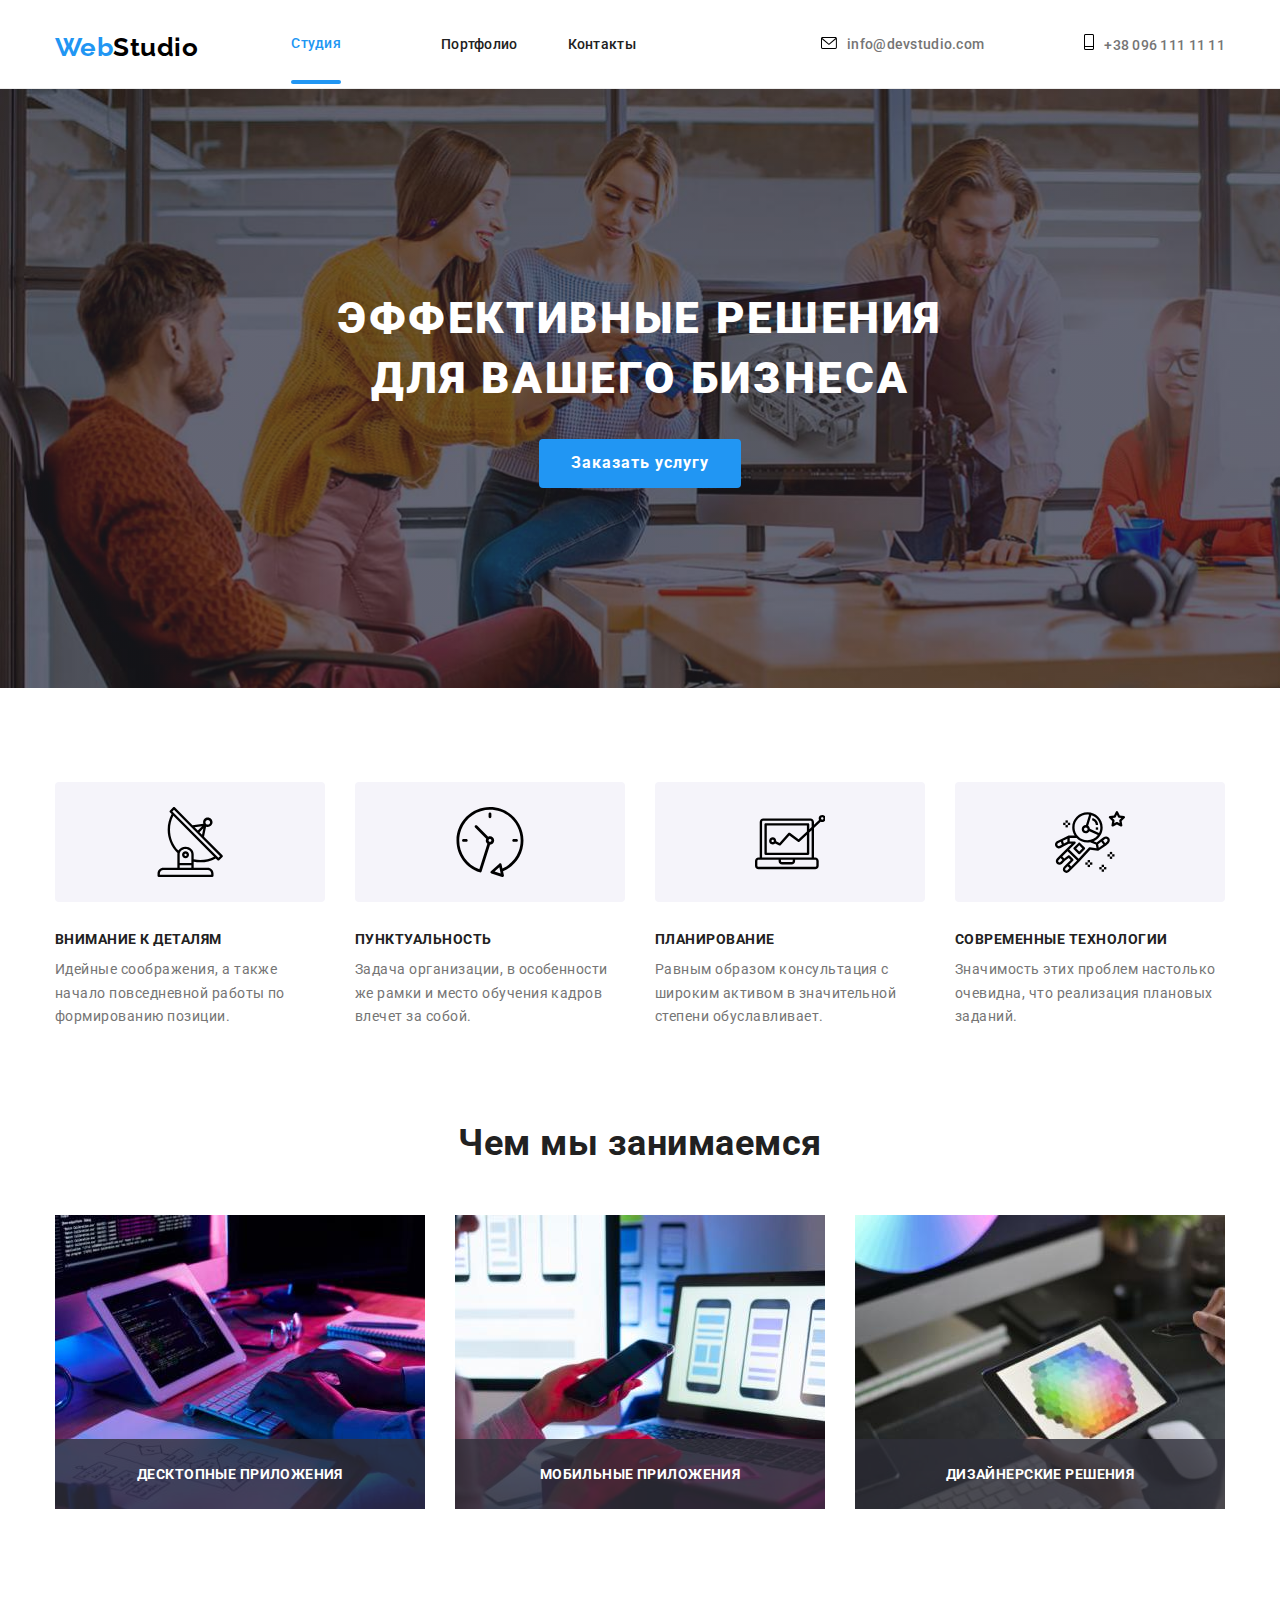
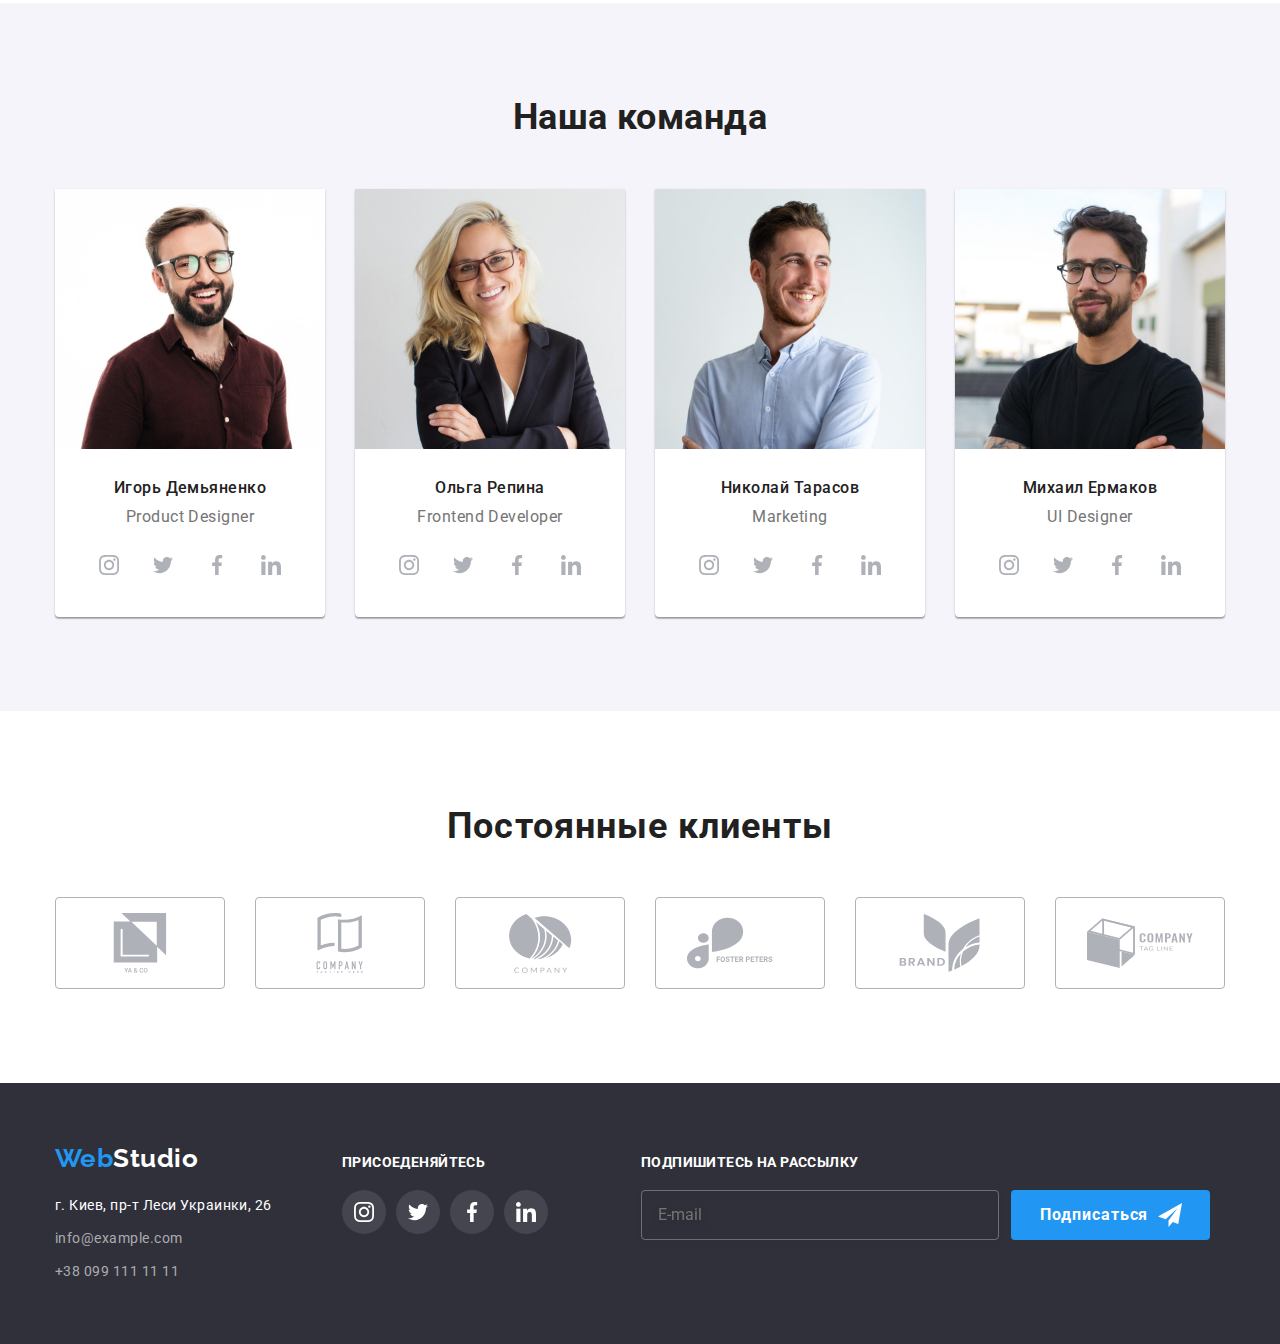
==== index.html @ 5a558bd2 "add-sass" ====
<!DOCTYPE html>
<html lang="ru">
<head>
    <meta charset="UTF-8">
    <meta http-equiv="X-UA-Compatible" content="IE=edge">
    <meta name="viewport" content="width=device-width, initial-scale=1.0">
    <title>Document</title>
    <link rel="preconnect" href="https://fonts.googleapis.com">
    <link rel="preconnect" href="https://fonts.gstatic.com" crossorigin>
    <link rel="preconnect" href="https://fonts.googleapis.com">
    <link rel="preconnect" href="https://fonts.gstatic.com" crossorigin>
    <link href="https://fonts.googleapis.com/css2?family=Raleway:wght@700&family=Roboto:wght@400;500;700;900&display=swap"
    rel="stylesheet">
    <link rel="stylesheet" href="https://cdnjs.cloudflare.com/ajax/libs/modern-normalize/1.1.0/modern-normalize.min.css"> 
    <link rel="stylesheet" href="./css/styles.css">
    <link rel="stylesheet" href="./css/main.css">
</head>
<body>
<!--Верхняя линия-->
<header class="header">
<div class="container flex-header">
    <nav class="navigation flex-header">
        <a href="" class="href navigation__logo"><span class="navigation__web-logo">Web</span><span class="navigation__studio-logo">Studio</span> </a>
        <ul class="navigation__list">
            <li class="navigation__item"><a href="" class="link current href"> Студия</a></li>
            <li class="navigation__item"><a href="./portfolio.html" class="link href">Портфолио</a></li>
            <li class="navigation__item"><a href="" class="link href">Контакты</a></li>
        </ul>
    </nav>
    <ul class="navigation__list flex-header">
        <li class="navigation__item"> 
            <a class="href navigation__link" href="mailto:info@devstudio.com">
                <svg class="navigation__icon" width="16" height="12">
                    <use href="./images/icons.svg#icon-email"></use>
                </svg>info@devstudio.com
            </a>
        </li>
        <li class="navigation__item">
            <a class="href navigation__link" href="tel:+38-096-111-11-11">
                <svg class="navigation__icon" width="10" height="16">
                    <use href="./images/icons.svg#icon-phone"></use>
                </svg>+38 096 111 11 11
            </a>
        </li>
    </ul>
</div>
</header>

<!--Шапка-->
<main>
    <section class="hero">
    <div class="container">
        <h1 class="hero__text top-text--light">Эффективные решения для вашего бизнеса</h1>
        <button type="button" class="button-color" data-modal-open>Заказать услугу</button>
    </div>
    </section>

<!--Особенности-->
    <section class="specifics" >
    <div class="container">
        <h2 class="is-hidden">Заголовок</h2>
        <ul class="specifics__list">
            <li class="specifics__element">
                <div class="specifics__icon">
                    <svg width="70" height="70">
                        <use href="./images/icons.svg#icon-antena"></use>
                    </svg>
                </div>
                <h3 class="title-text--color">Внимание к деталям</h3>
                <p>Идейные соображения, а также начало повседневной работы по формированию позиции.</p>
            </li>
            <li class="specifics__element">
                <div class="specifics__icon">
                    <svg width="70" height="70">
                        <use href="./images/icons.svg#icon-clock"></use>
                    </svg>
                    </div>
                    <h3 class="title-text--color">Пунктуальность</h3>
                    <p>Задача организации, в особенности же рамки и место обучения кадров влечет за собой.</p>
                </li>
                <li class="specifics__element">
                    <div class="specifics__icon">
                        <svg width="70" height="70">
                            <use href="./images/icons.svg#icon-Vector"></use>
                        </svg>
                    </div>
                    <h3 class="title-text--color">Планирование</h3>
                    <p>Равным образом консультация с широким активом в значительной степени обуславливает.</p>
                </li>
                <li class="specifics__element">
                    <div class="specifics__icon">
                        <svg width="70" height="70">
                            <use href="./images/icons.svg#icon-astronaut"></use>
                        </svg>
                    </div>
                    <h3 class="title-text--color">Современные технологии</h3>
                    <p>Значимость этих проблем настолько очевидна, что реализация плановых заданий.</p>
                </li>
            </ul>
            </div>
        </section>
        
        <!--Чем мы занимаемся-->
        <section class="section-work" >
            <div class="container">
            <h2 class="title-text--color">Чем мы занимаемся</h2>
            <ul class="flex-work ">
                <li class="work-item">
                    <div class="overlay">
                    <div class="overlay-text">Десктопные приложения</div>
                    <img src="./images/box1.jpg" alt="Notebook" width="370">
                    </div>
            </li>               
                <li class="work-item">
                    <div class="overlay">
                        <div class="overlay-text">Мобильные приложения</div>
                        <img src="./images/box2.jpg" alt="Phone" width="370">
                    </div>
                    
                </li>
                <li class="work-item">
                    <div class="overlay">
                    <div class="overlay-text">Дизайнерские решения</div>
                    <img src="./images/box3.jpg" alt="Tablet" width="370">
                    </div>
                    
                </li>
            </ul>
            </div>
        </section>
        
        <!--Наша команда-->
        <section class="section-developers">
            <div class="container">
            <h2 class="title-text--color">Наша команда</h2>
            <ul  class="flex-team">
                <li class="developers"> 
                    <img src="./images/team/team_img1.jpg" alt="photo team" width="270">
                    <div class="team-pdg">
                    <h3 class="title-text--color">Игорь Демьяненко</h3>
                    <p>Product Designer</p>
                    <ul class="developers-icon">
                        <li class="developers-item">
                            <a href="" class="developers-link">
                            <svg class="developers-link-icon" width="20" height="20">
                                <use href="./images/icons.svg#icon-instagram"></use> 
                            </svg>
                            </a>
                        </li>
                        <li class="developers-item">
                            <a href="" class="developers-link">
                                <svg class="developers-link-icon" width="20" height="20">
                                <use href="./images/icons.svg#icon-twitter"></use>
                                </svg>
                            </a>
                        </li>
                        <li class="developers-item">
                            <a href="" class="developers-link">
                                <svg class="developers-link-icon" width="20" height="20">
                                <use href="./images/icons.svg#icon-facebook"></use>
                                </svg>
                            </a>
                        </li>
                        <li class="developers-item">
                            <a href="" class="developers-link">
                                <svg class="developers-link-icon" width="20" height="20">
                                <use href="./images/icons.svg#icon-linkedin"></use>
                                </svg>
                            </a>
                        </li>
                    </ul> 
                    </div>
                </li>
                <li class="developers">
                    <img src="./images/team/team_img2.jpg" alt="photo team" width="270">
                    <div class="team-pdg">
                    <h3 class="title-text--color">Ольга Репина</h3>
                    <p>Frontend Developer</p>
                    <ul class="developers-icon">
                        <li class="developers-item">
                            <a href="" class="developers-link">
                                <svg class="developers-link-icon" width="20" height="20">
                                <use href="./images/icons.svg#icon-instagram"></use>
                                </svg>
                            </a>
                        </li>
                        <li class="developers-item">
                            <a href="" class="developers-link">
                                <svg class="developers-link-icon" width="20" height="20">
                                <use href="./images/icons.svg#icon-twitter"></use>
                                </svg>
                            </a>
                        </li>
                        <li class="developers-item">
                            <a href="" class="developers-link">
                                <svg class="developers-link-icon" width="20" height="20">
                                <use href="./images/icons.svg#icon-facebook"></use>
                                </svg>
                            </a>
                        </li>
                        <li class="developers-item">
                            <a href="" class="developers-link">
                                <svg class="developers-link-icon" width="20" height="20">
                                <use href="./images/icons.svg#icon-linkedin"></use>
                                </svg>
                            </a>
                        </li>
                    </ul>
                    </div>
                </li>
                <li class="developers">
                    <img src="./images/team/team_img3.jpg" alt="photo team" width="270">
                    <div class="team-pdg">
                    <h3 class="title-text--color">Николай Тарасов</h3>
                    <p>Marketing</p>
                    <ul class="developers-icon">
                        <li class="developers-item">
                            <a href="" class="developers-link">
                                <svg class="developers-link-icon" width="20" height="20">
                                <use href="./images/icons.svg#icon-instagram"></use>
                                </svg>
                            </a>
                        </li>
                        <li class="developers-item">
                            <a href="" class="developers-link">
                                <svg class="developers-link-icon" width="20" height="20">
                                <use href="./images/icons.svg#icon-twitter"></use>
                                </svg>
                            </a>
                        </li>
                        <li class="developers-item">
                            <a href="" class="developers-link">
                                <svg class="developers-link-icon" width="20" height="20">
                                    <use href="./images/icons.svg#icon-facebook"></use>
                                </svg>
                            </a>
                        </li>
                        <li class="developers-item">
                            <a href="" class="developers-link">
                                <svg class="developers-link-icon" width="20" height="20">
                                <use href="./images/icons.svg#icon-linkedin"></use>
                                </svg>
                            </a>
                        </li>
                    </ul>
                    </div>
                </li>
                <li class="developers">
                    <img src="./images/team/team_img4.jpg" alt="photo team" width="270">
                    <div class="team-pdg">
                    <h3 class="title-text--color">Михаил Ермаков</h3>
                    <p>UI Designer</p>
                    <ul class="developers-icon">
                        <li class="developers-item">
                            <a href="" class="developers-link">
                                <svg class="developers-link-icon" width="20" height="20">
                                <use href="./images/icons.svg#icon-instagram"></use>
                                </svg>
                            </a>
                        </li>
                        <li class="developers-item">
                            <a href="" class="developers-link">
                                <svg class="developers-link-icon" width="20" height="20">
                                <use href="./images/icons.svg#icon-twitter"></use>
                                </svg>
                            </a>
                        </li>
                        <li class="developers-item">
                            <a href="" class="developers-link">
                                <svg class="developers-link-icon" width="20" height="20">
                                <use href="./images/icons.svg#icon-facebook"></use>
                                </svg>
                            </a>
                        </li>
                        <li class="developers-item">
                            <a href="" class="developers-link">
                                <svg class="developers-link-icon" width="20" height="20">
                                <use href="./images/icons.svg#icon-linkedin"></use>
                                </svg>
                            </a>
                        </li>
                    </ul>
                    </div>
                </li>
            </ul>
            </div>
        </section>
        
        <!-- Постоянные клиенты -->
        <section class="client">
            <div class="container">
                <h2 class="title-text--color">Постоянные клиенты</h2>
                <ul class="client-list">
                    <li class="client-link">
                        <a class="client-href" href="">
                        <svg class="client-icon" width="106" height="60">
                            <use href="./images/icons.svg#icon-group-1"></use>
                        </svg>
                        </a>
                    </li>
                    <li class="client-link">
                        <a class="client-href" href="">
                        <svg class="client-icon" width="106" height="60">
                            <use href="./images/icons.svg#icon-group-2"></use>
                        </svg>
                        </a>
                    </li>
                    <li class="client-link">
                        <a class="client-href" href="">
                        <svg class="client-icon" width="106" height="60">
                            <use href="./images/icons.svg#icon-group-3"></use>
                        </svg>
                        </a>
                    </li>
                    <li class="client-link">
                        <a class="client-href" href="">
                        <svg class="client-icon" width="106" height="60">
                            <use href="./images/icons.svg#icon-group-4"></use>
                        </svg>
                        </a>
                    </li>
                    <li class="client-link">
                        <a class="client-href" href="">
                        <svg class="client-icon" width="106" height="60">
                            <use href="./images/icons.svg#icon-group-5"></use>
                        </svg>
                        </a>
                    </li>
                    <li class="client-link">
                        <a class="client-href" href="">
                        <svg class="client-icon" width="106" height="60">
                            <use href="./images/icons.svg#icon-group-6"></use>
                        </svg>
                        </a>
                    </li>
                </ul>
            </div>
        </section>
    </main>

    <!--Подвал-->
    <footer class="footer">
        <div class="container footer-icon">
            <div class="footer-icon-adres">
            <a href="" class="logo-footer"><span class="footer__web-logo">Web</span><span class="studio-footer">Studio</span> </a>
            <address class="footer-adres">
                <p class="footer-paragraph">г. Киев, пр-т Леси Украинки, 26</p> 
                <ul class="footer-contacts">
                <li><a class="footer-href" href="info@example.com">info@example.com</a> </li>
                <li><a class="footer-href" href="+38-099-111-11-11">+38 099 111 11 11</a> </li>
                </ul>                   
            </address>
            </div>
            
            <div class="footer-icon-party">
                <h2>присоеденяйтесь</h2>
                <ul class="developers-icon">
                    <li class="party-icon">
                        <a class="icon-footer" href="">
                            <svg width="20" height="20">
                            <use href="./images/icons.svg#icon-instagram"></use>
                            </svg>
                        </a>
                    </li>
                    <li class="party-icon">
                        <a class="icon-footer" href="">
                            <svg width="20" height="20">
                            <use href="./images/icons.svg#icon-twitter"></use>
                            </svg>
                        </a>
                    </li>
                    <li class="party-icon">
                        <a class="icon-footer" href="">
                            <svg width="20" height="20"> 
                            <use href="./images/icons.svg#icon-facebook"></use>
                            </svg>
                        </a>
                    </li>
                    <li class="party-icon">
                        <a class="icon-footer" href="">
                            <svg width="20" height="20">
                            <use href="./images/icons.svg#icon-linkedin"></use>
                            </svg>
                        </a>
                    </li>
                </ul>
            </div>
            <div class="form-footer">
                <p>Подпишитесь на рассылку</p>
                <form>
                    <div class="btn-icon">
                    <input 
                    type="text" 
                    name="subscribe" 
                    placeholder="E-mail"
                    class="form-footer-mail"
                    >
                    
                    <button type="submit" class="form-footer-btn">Подписаться
                        <svg class="form-footer-icon" width="24" height="24">
                            <use href="./images/icons.svg#icon-icon-send"></use>
                        </svg>
                    </button>
                    </div>
                </form>
            </div>
        </div>
    </footer>

            <!-- Модальне-окно -->
    <div class="backdrop is-hidden" data-modal>
        <div class="modal">
            <button type="button" class="modal-close-btn" data-modal-close>
                <svg width="30" height="30">
                    <use href="./images/icons.svg#icon-close"></use>
                </svg>
            </button>
            <p class="">Оставьте свои данные, мы вам перезвоним</p>
            <form>
                <div class="modal-field">
                <label for="username" class="modal-label">Имя</label>
                <div class="modal-imput-wrap">
                <input 
                    type="text" 
                    name="username" 
                    class="modal-input"
                >
                <svg class="input-icon" width="18" height="18">
                    <use href="./images/icons.svg#icon-person-black"></use>
                </svg>
                </div>
                <label for="userphone" class="modal-label">Телефон</label>
                <div class="modal-imput-wrap">
                <input 
                    type="text" 
                    name="userphone" 
                    class="modal-input"
                >
                <svg class="input-icon" width="18" height="18">
                    <use href="./images/icons.svg#icon-phone-black"></use>
                </svg>
                </div>
                <label for="usermail" class="modal-label">Почта</label>
                <div class="modal-imput-wrap">
                <input 
                    type="text" 
                    name="usermail" 
                    class="modal-input"
                >
                <svg class="input-icon" width="18" height="18">
                    <use href="./images/icons.svg#icon-email-black"></use>
                </svg>
                </div>
                <label for="user-comit" class="modal-label">Коментарий</label>
                <textarea 
                    name="user-comit" 
                    id="user-comit" 
                    placeholder="Введите текст"
                    class="comit-text">
                </textarea>
                </div>
                <div class="checkbox">
                    <input 
                    type="checkbox"
                    class="checkbox visually-hidden" 
                    id="checkbox"
                    name="policy" 
                    value="policy"
                    >
                    <label for="checkbox" class="checkbox-text">
                        <span class="checkbox-span">
                            <svg class="check-icon" width="11" height="8">
                                <use href="./images/icons.svg#icon-Vector-mpdal"></use>
                            </svg>
                        </span>Соглашаюсь с рассылкой и принимаю 
                    <a href="">Условия договора</a>
                    </label>
                    </div>
                    <button type="submit" class="modal-btn">Отправить</button>
                    
            </form>
        </div>
    </div>
    <script src="./js/modal.js"></script>
</body>
</html>
---- css/styles.css ----
:root {
    --primory-text-color:rgba(117, 117, 117, 1);
    --title-text-color:#212121;
    --accent-color:#2196F3;
    --bcg-color: #2F303A;
    --section-text-color :#FFFFFF;
    --background-fon-color :#F5F4FA;
}

.top-text--light {
    color: var(--section-text-color);
}

.title-text--color {
    color: #212121;
}

body {
    color: var(--primory-text-color);
    font-family: Roboto, sans-serif;
    letter-spacing:0.03em ;
}

.href {
    display: block;
    text-decoration :none;
    padding-top:32px;
}

ul,h2,h3,p {
    margin: 0;
    padding: 0;
    list-style: none;
}

img {
    display: block;
}

/* ---------------Убираем заголовок--------------- */
.is-hidden {
    visibility: hidden;
    pointer-events: none;
    position: absolute;
}

.visually-hidden {
    position: absolute;
    width: 1px;
    height: 1px;
    margin: -1px;
    border: 0;
    padding: 0;

    white-space: nowrap;
    clip-path: inset(100%);
    clip: rect(0 0 0 0);
    overflow: hidden;
}
/* ---------------Блоковая модель--------------- */
.container {
    width: 1200px;
    margin-left: auto;
    margin-right: auto;
    padding: 0 15px;
}

/* ---------------Активная страница--------------- */
.navigation .link.current {
    color:var(--accent-color);
    font-weight: 500;
    font-size: 14px;
    line-height:1.14;
    letter-spacing: 0.02em;

    position: relative;
}

.navigation .link.current::after {
    position: absolute;
    content:'';
    display: block;
    width: 100%;
    height: 4px;
    background-color: var(--accent-color);
    border-radius: 2px;
    bottom: 0;
    left: 0;

}



/* ---------------Верхняя линия--------------- */

/* ---------------Шапка--------------- */
.hero {
    background-color: var(--bcg-color);
    padding-top: 200px;
    padding-bottom: 200px;
    background-image:linear-gradient(rgba(47, 48, 58, 0.4),rgba(47, 48, 58, 0.4)),
    url(../images/bg-logo-hero.jpg);
    max-width: 1600px;
    background-repeat: no-repeat;
    background-size: cover;
    margin: 0 auto;
}

.hero__text {
    padding-bottom: 0;
    font-weight: 900;
    font-size: 44px;
    line-height:1.36;
    text-align: center;
    letter-spacing: 0.06em;
    text-transform: uppercase;
    margin: auto;
    max-width: 696px;
    
}
/* ---------------button--------------- */
.button-color {
    display: block;
    margin-right: auto;
    margin-left: auto;
    margin-top: 30px;
    

    color:var(--section-text-color);
    background-color: var(--accent-color);
    border: none;
    

    font-family: inherit;
    font-weight: 700;
    font-size: 16px;
    line-height:1.8;
    align-items: center;
    text-align: center;
    letter-spacing: 0.06em;
    cursor: pointer;

    border-radius: 4px;
    padding: 10px 32px;
    min-width: 200px;

    transition-property: var(--accent-color);
    transition-duration: 250ms;
    transition-timing-function: cubic-bezier(0.4, 0, 0.2, 1);
}

.button-color:hover,
.button-color:focus {
    background-color: rgba(24, 140, 232, 1);
}


/* ---------------Особенности--------------- */
.specifics {
    padding-top: 94px;
}
.specifics h3 {
    font-weight: 700;
    font-size: 14px;
    line-height:1.14;
    text-transform: uppercase;
    padding-bottom: 0;
    margin-bottom: 10px;
}

.specifics p {
    font-weight: 400;
    font-size: 14px;
    line-height:1.71;
    margin-top: 10;
    margin-bottom: 0;
} 
/* ---------------Особенности-иконки--------------- */
.special {
    display: flex;
    justify-content: center;
    margin-bottom: 30px;
}

.specifics__icon {
    display: flex;
    align-items: center;
    justify-content: center;
    height: 120px;
    width: 270px;
    background: #F5F4FA;
    margin-bottom: 30px;
    border-radius: 4px;
}







/* ---------------Чем мы занимаемся--------------- */
.section-work {
    padding-top: 94px;
    padding-bottom: 94px;
}
.section-work h2 {
    font-weight: 700;
    font-size: 36px;
    line-height:1.16;
    text-align: center;

    margin-bottom: 50px;
}
.overlay{
    position: relative;
}
.overlay-text {
    display: flex;
    align-items: center;
    justify-content: center;
    position: absolute;
    bottom: 0%;
    width: 100%;
    height: 70px;

    color: var(--section-text-color);
    font-weight: 700;
    font-size: 14px;
    line-height: 16px;
    text-align: center;
    letter-spacing: 0.03em;
    text-transform: uppercase;

    background: rgba(47, 48, 58, 0.8);
}

/* ---------------Наша команда--------------- */
.section-developers {
    background-color:var(--background-fon-color) ;
    padding-top: 94px;
    padding-bottom:94px;
}
.developers-team {
    color: var(--title-text-color);
    
    font-weight: 700;
    font-size: 36px;
    line-height:1.16;
    text-align: center;
}

.section-developers h2 {
    font-weight: 700;
    font-size: 36px;
    line-height:1.16;
    text-align: center;

    margin-bottom: 50px;
    
}
.team-pdg > h3 {
    font-weight: 500;
    font-size: 16px;
    line-height: 1.18;
    margin-bottom: 10px;
    text-align: center;
}

.developers p {
    font-weight: 400;
    font-size: 16px;
    line-height:1.18;
    margin-bottom: 16px;
    text-align: center;
}
.team-pdg {
    padding-top: 30px;
    padding-bottom: 30px;
}
/* ---------------Иконки-наша-команда--------------- */
.developers-item+.developers-item {
    margin-left: 10px;
}
.developers-icon {
    display: flex;
    justify-content: center;
}

.developers-link {
    width:44px ;
    height:44px ;
    border-radius: 50%;
    display:flex;
    justify-content: center;
    align-items: center;
    fill: #AFB1B8;

    transition-property:color, fill;
    transition-duration: 250ms;
    transition-timing-function: cubic-bezier(0.4, 0, 0.2, 1);
}

.developers-link:hover,
.developers-link:focus {
    background-color: var(--accent-color);
    fill: #ffffff;
}

.developers {
    background-color: #ffffff;

    box-shadow: 0px 1px 3px rgba(0, 0, 0, 0.12),
    0px 1px 1px rgba(0, 0, 0, 0.14),
    0px 2px 1px rgba(0, 0, 0, 0.2);
    border-radius: 0px 0px 4px 4px;
}

/* ---------------Постоянные клиенты--------------- */
.client {
    padding-top: 94px;
    padding-bottom: 94px;

}
.client h2 {
    font-weight: 700;
    font-size: 36px;
    line-height: 42px;
    text-align: center;
    letter-spacing: 0.03em;

    margin-bottom: 50px;
}

.client-list {
    display: flex;
    align-content: center;
    justify-content: center;
    
}

.client-link {
    margin-right: 30px;
}

.client-link:last-child {
    margin-right: 0px;
}

.client-icon {
    fill: #AFB1B8;

    transition-property:fill;
    transition-duration: 250ms;
    transition-timing-function: cubic-bezier(0.4, 0, 0.2, 1);
    
}


.client-href {
    display:flex;
    width: 170px;
    height: 92px;
    justify-content: center;
    align-items: center;
    border: 1px solid #AFB1B8;
    box-sizing: border-box;
    border-radius: 4px;

    transition-property:color;
    transition-duration: 250ms;
    transition-timing-function: cubic-bezier(0.4, 0, 0.2, 1);
    
}  

.client-href:hover,
.client-href:focus {
    border: 1px solid var(--accent-color);
}

.client-href:hover .client-icon,
.client-href:focus .client-icon {
    fill: var(--accent-color);
    color: var(--accent-color);
}






/* ---------------Подвал--------------- */
.footer {
    background-color:var(--bcg-color);
    padding-top: 60px;
    padding-bottom: 60px;
}
.footer__web-logo {
color: var(--accent-color);
}
.footer-paragraph {
    color:var(--section-text-color);
    font-weight: 400;
    font-size: 14px;
    line-height:1.71;
    margin-bottom: 9px;
}


.footer-href {
    color:rgba(255, 255, 255, 0.6);

    font-weight: 400;
    font-size: 14px;
    line-height:1.71;
    margin-top: 9px;
    margin-bottom:0;
    text-decoration: none;

    transition-property: var(--accent-color);
    transition-duration: 250ms;
    transition-timing-function: cubic-bezier(0.4, 0, 0.2, 1);
}

.footer-contacts a:hover,
.footer-contacts a:focus {
    color:var(--section-text-color);
}

.footer-contacts > li:first-child {
    margin-bottom: 9px;
}

address {
    font-style: normal;
}

.logo-footer {
    display:block;
    margin-bottom: 20px;
    font-family: Raleway, sans-serif;
    font-weight: 700;
    font-size: 26px;
    line-height: 1.20;
    text-decoration: none;
}

.studio-footer {
    color: #FFFFFF;
}


.footer-icon {
    display: flex;
    align-items: baseline;
    
}

.footer-icon-adres {
    margin-right: 70px;
}
.footer-icon-party {
    margin-right: 93px;
}

.footer-icon-party h2 {
    color: var(--section-text-color);
    margin-bottom: 20px;

    font-weight: 700;
    font-size: 14px;
    line-height: 16px;
    letter-spacing: 0.03em;
    text-transform: uppercase;
}
.icon-footer {
    fill: var(--section-text-color);
    background: rgba(255, 255, 255, 0.1);

    width:44px;
    height:44px;
    border-radius: 50%;
    display:flex;
    justify-content: center;
    align-items: center;
    

    transition-property:background-color;
    transition-duration: 250ms;
    transition-timing-function: cubic-bezier(0.4, 0, 0.2, 1);
}

.party-icon {
    margin-right: 10px;
}

.party-icon:last-child {
    margin-right: 0px;
}

.icon-footer:hover,
.icon-footer:focus {
    background-color: var(--accent-color);
}






/* ---------------Portfolio-css--------------- */
/* ---------------Фильтр--------------- */
:root{
    --text-color-btn :rgba(33, 33, 33, 1);
    --background-color-btn :rgba(245, 244, 250, 1);
}

.btn-portfolio {
    color: var(--text-color-btn);
    background-color: var(--background-color-btn);

    font-family:inherit;
    font-weight: 500;
    font-size: 16px;
    line-height:1.6;
    text-align: center;
    letter-spacing: 0.03em;
    cursor: pointer;

    border-radius: 4px;
    border: none;
    margin-bottom: 0;
    padding: 6px 22px;

    transition-property:color, background-color, box-shadow;
    transition-duration: 250ms;
    transition-timing-function: cubic-bezier(0.4, 0, 0.2, 1);
}

.btn-portfolio:hover,
.btn-portfolio:focus {
    color: var(--section-text-color);
background-color: var(--accent-color);
box-shadow: 0px 3px 1px rgba(0, 0, 0, 0.1),
0px 1px 2px rgba(0, 0, 0, 0.08),
0px 2px 2px rgba(0, 0, 0, 0.12);
}

.portfolio {
    color: var(--title-text-color);

    font-weight: 700;
    font-size: 18px;
    line-height:2;
    letter-spacing: 0.06em;

    margin-bottom: 8px;
}

.portfolio-text {
    color: var(--primory-text-color);
    font-weight: 400;
    font-size: 16px;
    line-height:1.8;
    margin-top: 4px;
    margin-bottom: 0;
}

.portfolio-img {
    margin-top: 0;
    margin-bottom: 0;
    display: block;
    text-decoration: none;

    transition-property:box-shadow;
    transition-duration: 250ms;
    transition-timing-function: cubic-bezier(0.4, 0, 0.2, 1);

}

.portfolio-img:hover,
.portfolio-img:focus {     
    box-shadow: 0px 1px 1px rgba(0, 0, 0, 0.12),
    0px 4px 4px rgba(0, 0, 0, 0.06),
    1px 4px 6px rgba(0, 0, 0, 0.16);
    cursor: pointer;
    
}

.portfolio-pdg {
    padding: 20px 24px;
    border-right: 1px solid #EEEEEE;
    border-bottom: 1px solid #EEEEEE ;
    border-left: 1px solid #EEEEEE;
}


/* ----------------Overlay-portfolio--------------- */
.overlay-text-ptfl {
    color:var(--section-text-color);
    font-weight: 400;
    font-size: 18px;
    line-height: 28px;
    letter-spacing: 0.03em;
    padding: 63px 24px;
    background-color:rgba(33, 150, 243, 0.9);

    position: absolute;
    bottom: 0%;
    left: 0%;
    opacity: 1;
    transform: translateY(100%);
    transition-duration: 250ms;
    transition-timing-function: cubic-bezier(0.4, 0, 0.2, 1);

    box-shadow: 0px 1px 1px rgb(0 0 0 / 12%),
    0px 4px 4px rgb(0 0 0 / 6%),
    1px 4px 6px rgb(0 0 0 / 16%);
    cursor: pointer;
}

/* .overlay::before {
    display: inline-block;
    content: '';
    width: 100%;
    height: 100%;
    background-color:rgba(33, 150, 243, 0.9);
    position: absolute;
    transform: translateY(100%);
    transition-duration: 250ms;
    transition-timing-function: cubic-bezier(0.4, 0, 0.2, 1);

    
} */

.portfolio-img .overlay-text-ptfl:hover,
.portfolio-img .overlay-text-ptf:focus {
    opacity: 1;
    
}

.overlay:hover:before,
.overlay:focus:before {
    opacity: 1;
}

.portfolio-img:hover .overlay-text-ptfl {
    transform: translateX(0);
}

.overlay {
    overflow: hidden;
}


/* ---------------FlexBox-header--------------- */
.navigation__list {
    display: flex;
    justify-content: center;
}

.navigation__list .navigation__item {
    margin-left: 50px;
}

.navigation__item:first-child {
    margin-left: 0px;
}

.navigation__list {
    display: flex;
    margin-left: auto;
}

.navigation__list .navigation__item:first-child {
    margin-left: 0;
    margin-right: 50px;
}

.flex-header {
    display: flex;
    align-items: center;
}

/* ---------------FlexBox-team--------------- */
.specifics__list {
    display: flex;
    flex-wrap: wrap;
    justify-content: center;
}

.specifics__element {
    width: 270px;
    margin-right: 30px;
}

.specifics__element:last-child {
    margin-right: 0;
}

/* ---------------FlexBox-work--------------- */
.flex-work {
    display: flex;
    flex-wrap: wrap;
}

.work-item {
    margin-right: 30px;
}

.work-item:last-child {
    margin-right: 0;
}

/* ---------------FlexBox-team--------------- */

.flex-team {
    display: flex;
    flex-wrap: wrap;
}

.developers {
    width: 270px;
    margin-right: 30px;
}

.developers:last-child {
    margin-right: 0;
}

/* ---------------FlexBox-portfolio--------------- */

.flex-filtr {
    display: flex;
    flex-wrap: wrap;
    justify-content: center;
    margin-bottom: 34px;
}

.container-pdg {
    padding-top: 94px;
    padding-bottom: 94px;
}
.filtr-element {
    margin-right: 8px;

}
.filtr-element:last-child {
    margin-right: 0px;
}

.prtf-element {
    width: 370px;
    margin-right: 30px;
    margin-bottom: 30px;
    position: relative;
}


.flex-portfolio {
    display: flex;
    flex-wrap: wrap;
}

.prtf-element:nth-child(3n) {
    margin-right:0;
}

.prtf-element:nth-child(n+7) {
    margin-bottom: 0px;
}


/* ---------------backdrop--------------- */
.backdrop {
    position:fixed;
    top: 0%;
    width: 100%;
    height: 100%;
    background: rgba(0, 0, 0, 0.2);
    transition: opacity 500ms, visibility 500ms ;
}
.backdrop.is-hidden .modal {
    transform: scale(6);
}

.modal {
    width: 528px;
    min-height: 581px;
    padding: 40px;

    background-color:var(--section-text-color);
    border-radius: 4px;

    position: absolute;
    top: 50%;
    left: 50%;
    transition: transform 500ms;
    transform: translate(-50%, -50%) scale(1) ;
}

.modal-close-btn {
    display: flex;
    justify-content: center;
    align-items: center;
    position: absolute;
    top: 8px;
    right: 8px;
    width: 30px;
    height: 30px;   
    background: #FFFFFF;
    border: 1px solid rgba(0, 0, 0, 0.1);
    border-radius: 50%;
}

.is-hidden {
    opacity: 0;
    pointer-events: none;
    visibility: hidden;
}

.modal-close-btn:hover,
.modal-close-btn:focus   {
    border: 1px solid var(--accent-color);
    fill:var(--accent-color);
}

/* ---------------Form-modal--------------- */
.modal > p {
    margin-bottom: 12px;
    text-align: center;

    color: var(--title-text-color);

    font-weight: 700;
    font-size: 20px;
    line-height: 23px;
    text-align: center;
    letter-spacing: 0.03em;
}

.modal-field {
    margin-bottom: 20px;
}

.modal-input {
    width: 100%;
    height: 40px;
    border: 1px solid rgba(33, 33, 33, 0.2);
    border-radius: 4px;

    padding-left: 42px;
    outline: none;
    transition:border-color 250ms ;
    transition-timing-function: cubic-bezier(0.4, 0, 0.2, 1);
}

.modal-input:focus {
    border-color: var(--accent-color);
}

.modal-input:focus + .input-icon {
    fill:var(--accent-color);
}



.modal-label {
    display: block;
    font-weight: 400;
    font-size: 12px;
    line-height: 14px;
    letter-spacing: 0.01em;

    color: #757575;

    margin-bottom: 4px;
    
}

.comit-text {
    width:100%;
    height: 120px;
    left: 576px;
    top: 518px;
    border: 1px solid rgba(33, 33, 33, 0.2);
    border-radius: 4px; 
    resize: none;
    outline: none;

    padding: 12px 16px;

    font-weight: 400;
    font-size: 14px;
    line-height: 16px;
    letter-spacing: 0.01em;
    
    transition: 250ms;
    transition-timing-function: cubic-bezier(0.4, 0, 0.2, 1);
}

.comit-text:focus  {
    border-color: var(--accent-color);
    transition: 250ms;
}

.modal-imput-wrap {
    position: relative;
    margin-bottom: 10px;
}

.input-icon {
    position: absolute;
    left:12px;
    top:50%;
    transform: translateY(-50%);
    transition: border-color 250ms;
    transition-timing-function: cubic-bezier(0.4, 0, 0.2, 1);
}



.checkbox {
    display:inline-block;
    margin-bottom:20px;
    
}

.checkbox-text {
font-weight: 400;
font-size: 14px;
line-height: 24px;
letter-spacing: 0.03em;

display: flex;
align-items: center;

color: #757575;
}

.checkbox-text span {
    width: 16px;
    height: 15px;
    border: 2px solid #000000;
    border-radius: 3px;
    margin-right: 5px;
    display: flex;
    justify-content: center;
    align-items: center;
}

.check-icon {
    fill: transparent;
}

.checkbox:checked + .checkbox-text span {
    background-color: var(--accent-color);
    border: none;
}

.checkbox:checked+.checkbox-text .check-icon  {
    background-color: var(--accent-color);
    border: none;
    fill: #FFFFFF;
}
.checkbox:focus+.checkbox-text span {
    border-color: var(--accent-color);

}


/* .checkbox-text::before {
    content:'';
    width: 16px;
    height: 15px;
    border: 2px solid #000000;
    border-radius: 3px;
    margin-right: 5px;
}

.checkbox:checked + .checkbox-text::before {
    background-color:var(--accent-color);
    border:none;
    background-image:url(../images/Vector.svg);
    background-repeat:no-repeat ;
    background-position: center;
} */


.checkbox-text > a {
    color: #2196F3;
}


.modal-btn {
    font-weight: 700;
    font-size: 16px;
    line-height: 30px;
    display: flex;
    align-items: center;
    text-align: center;
    letter-spacing: 0.06em;
    color:var(--section-text-color);

    border: none;
    padding:10px 55px;
    margin-left: auto;
    margin-right: auto;

    background-color:var(--accent-color) ;
    border-radius: 4px;
    cursor: pointer;
}

.modal-btn:hover,
.modal-btn:focus {
    box-shadow: 0px 4px 4px rgba(0, 0, 0, 0.15);
    transition: 250ms;
}


/* ---------------Form-footer--------------- */
.form-footer > p {
    font-weight: 700;
    font-size: 14px;
    line-height: 16px;
    letter-spacing: 0.03em;
    text-transform: uppercase;
    
    color: #FFFFFF;

    margin-bottom: 20px;
}

.form-footer-mail {
    width: 358px;
    height: 50px;
    background-color: transparent;
    border: 1px solid rgba(255, 255, 255, 0.3);
    filter: drop-shadow(0px 4px 4px rgba(0, 0, 0, 0.15));
    border-radius: 4px;
    outline: 0;
    padding-left: 16px;
    color: var(--section-text-color);

    margin-right: 12px;
}

.form-footer-btn {
    position: relative;
    font-weight: 700;
    font-size: 16px;
    line-height: 30px;
    display: flex;
    align-items: center;
    text-align: center;
    letter-spacing: 0.06em;
    color: #FFFFFF;
    border: none;
    cursor: pointer;

    padding: 10px 62px 10px 29px;
    
    background: #2196F3;
    border-radius: 4px;
    transition: 250ms;
    transition-timing-function: cubic-bezier(0.4, 0, 0.2, 1);
}

.form-footer-btn:hover,
.form-footer-btn:focus {
    box-shadow: 0px 4px 4px rgba(0, 0, 0, 0.15);
    transition: 250ms;
}


.btn-icon {
    display: flex;
}

.form-footer-icon {
    position:absolute;
    right: 28px;
}
---- css/main.css ----
@charset "UTF-8";
.header {
  border-bottom: 1px solid #ECECEC;
}

.navigation {
  background-color: #FFFFFF;
}

.navigation__web-logo {
  color: var(--accent-color);
}

.navigation__studio-logo {
  color: #000000;
}

.navigation__logo {
  display: block;
  font-family: Raleway, sans-serif;
  font-weight: 700;
  font-size: 26px;
  line-height: 1.2;
  padding-top: 32px;
  padding-bottom: 25px;
  margin-right: 93px;
}

/* ---------------Верхняя линия--------------- */
.navigation .link {
  display: block;
  color: var(--title-text-color);
  font-weight: 500;
  font-size: 14px;
  line-height: 1.2;
  letter-spacing: 0.02em;
  padding-bottom: 32px;
  transition-property: color;
  transition-duration: 250ms;
  transition-timing-function: cubic-bezier(0.4, 0, 0.2, 1);
}

.navigation .link:hover,
.navigation .link:focus {
  color: var(--accent-color);
}

.navigation__link {
  display: block;
  color: #757575;
  font-weight: 500;
  font-size: 14px;
  line-height: 1.2;
  letter-spacing: 0.02em;
  padding-bottom: 32px;
  transition-property: color;
  transition-duration: 250ms;
  transition-timing-function: cubic-bezier(0.4, 0, 0.2, 1);
}

.navigation__icon {
  margin-right: 10px;
  transition-property: fill;
  transition-duration: 250ms;
  transition-timing-function: cubic-bezier(0.4, 0, 0.2, 1);
}

.navigation__link:hover,
.navigation__link:focus {
  color: var(--accent-color);
}

.navigation__link:hover .navigation__icon,
.navigation__link:focus .navigation__icon {
  fill: var(--accent-color);
}/*# sourceMappingURL=main.css.map */
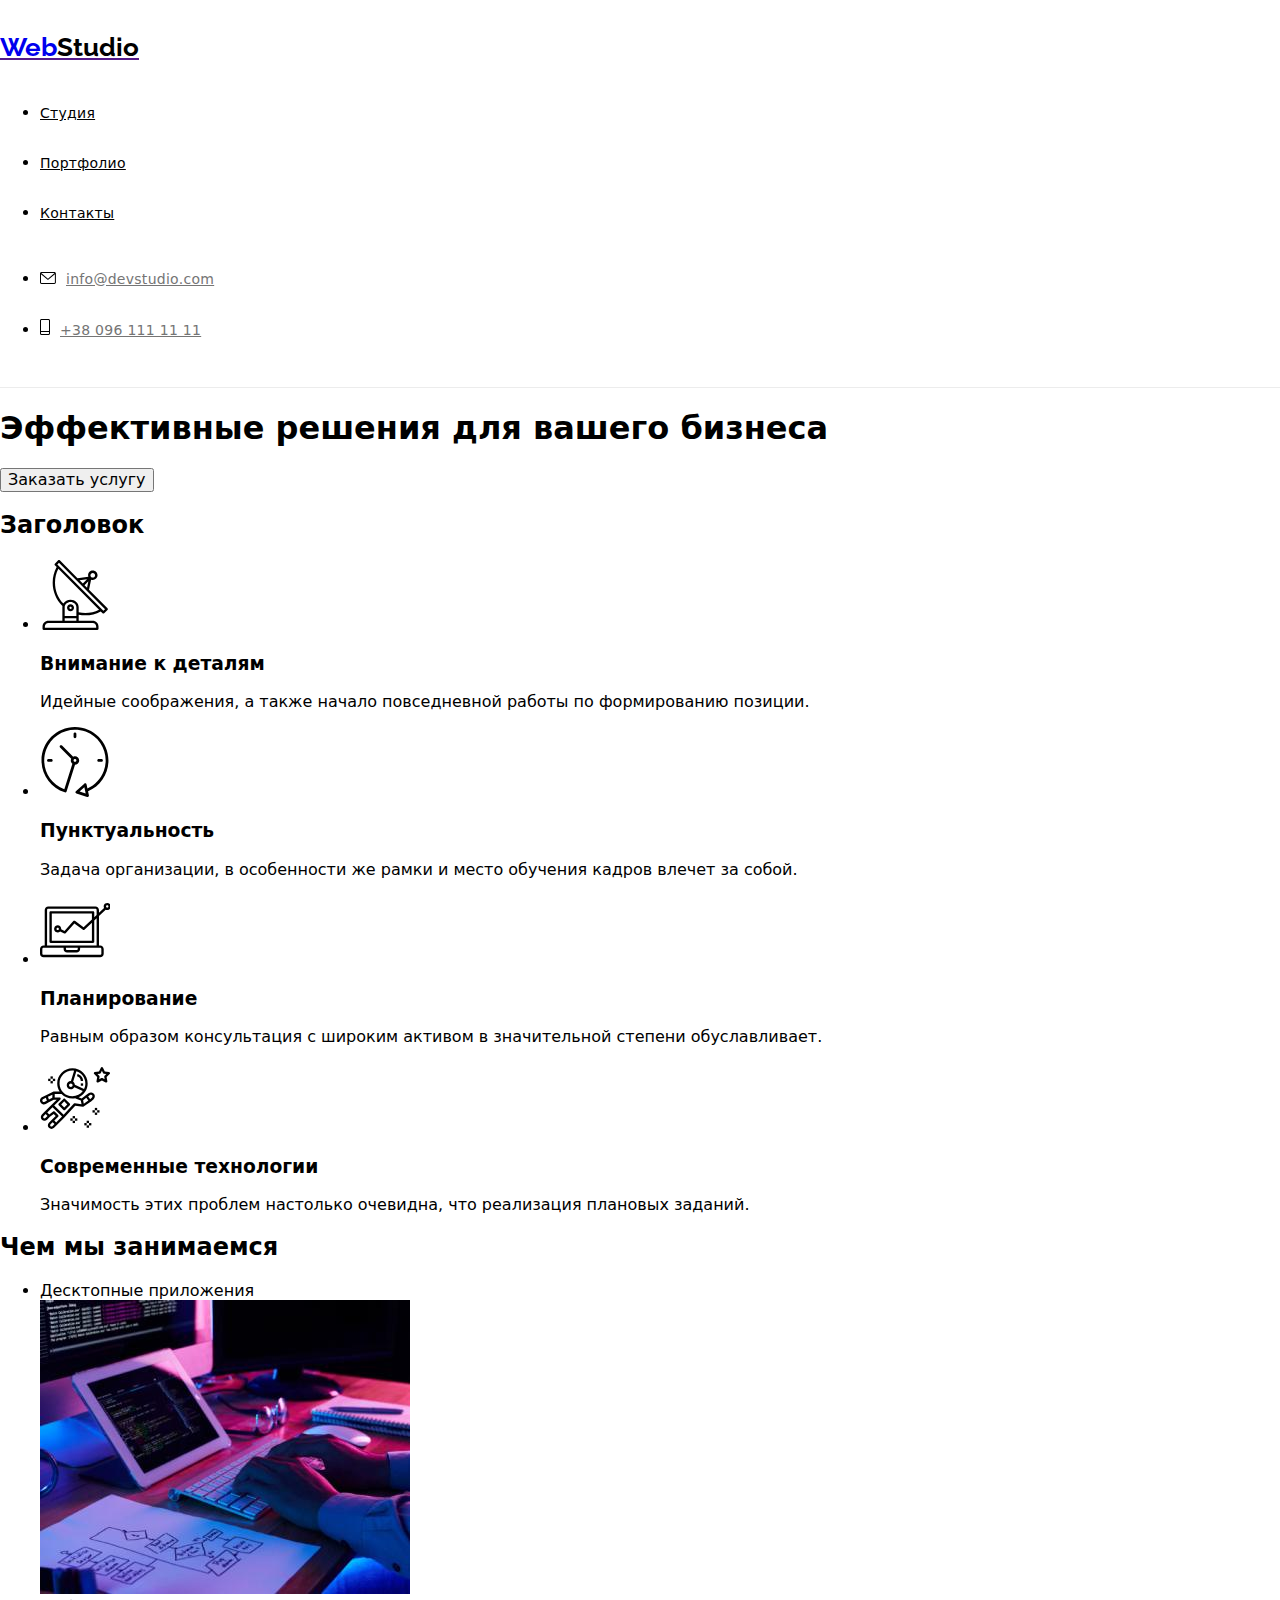
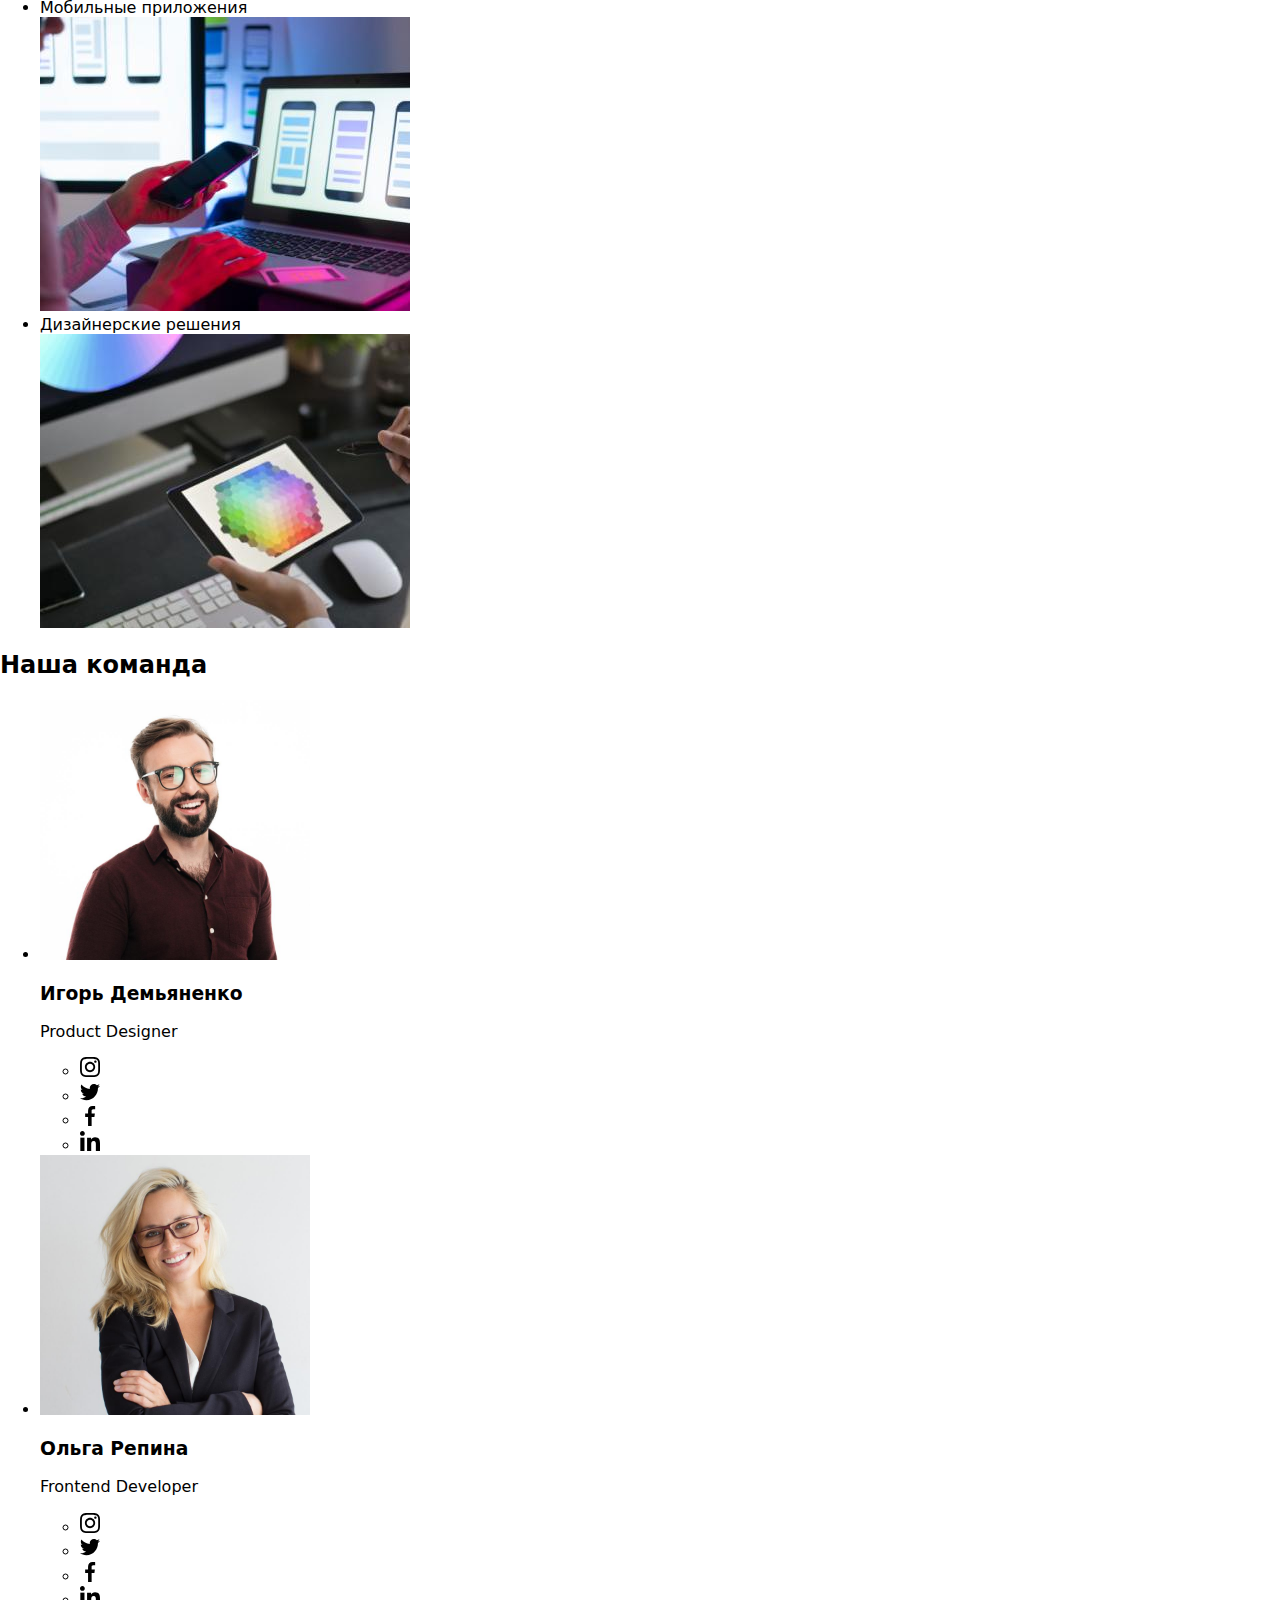
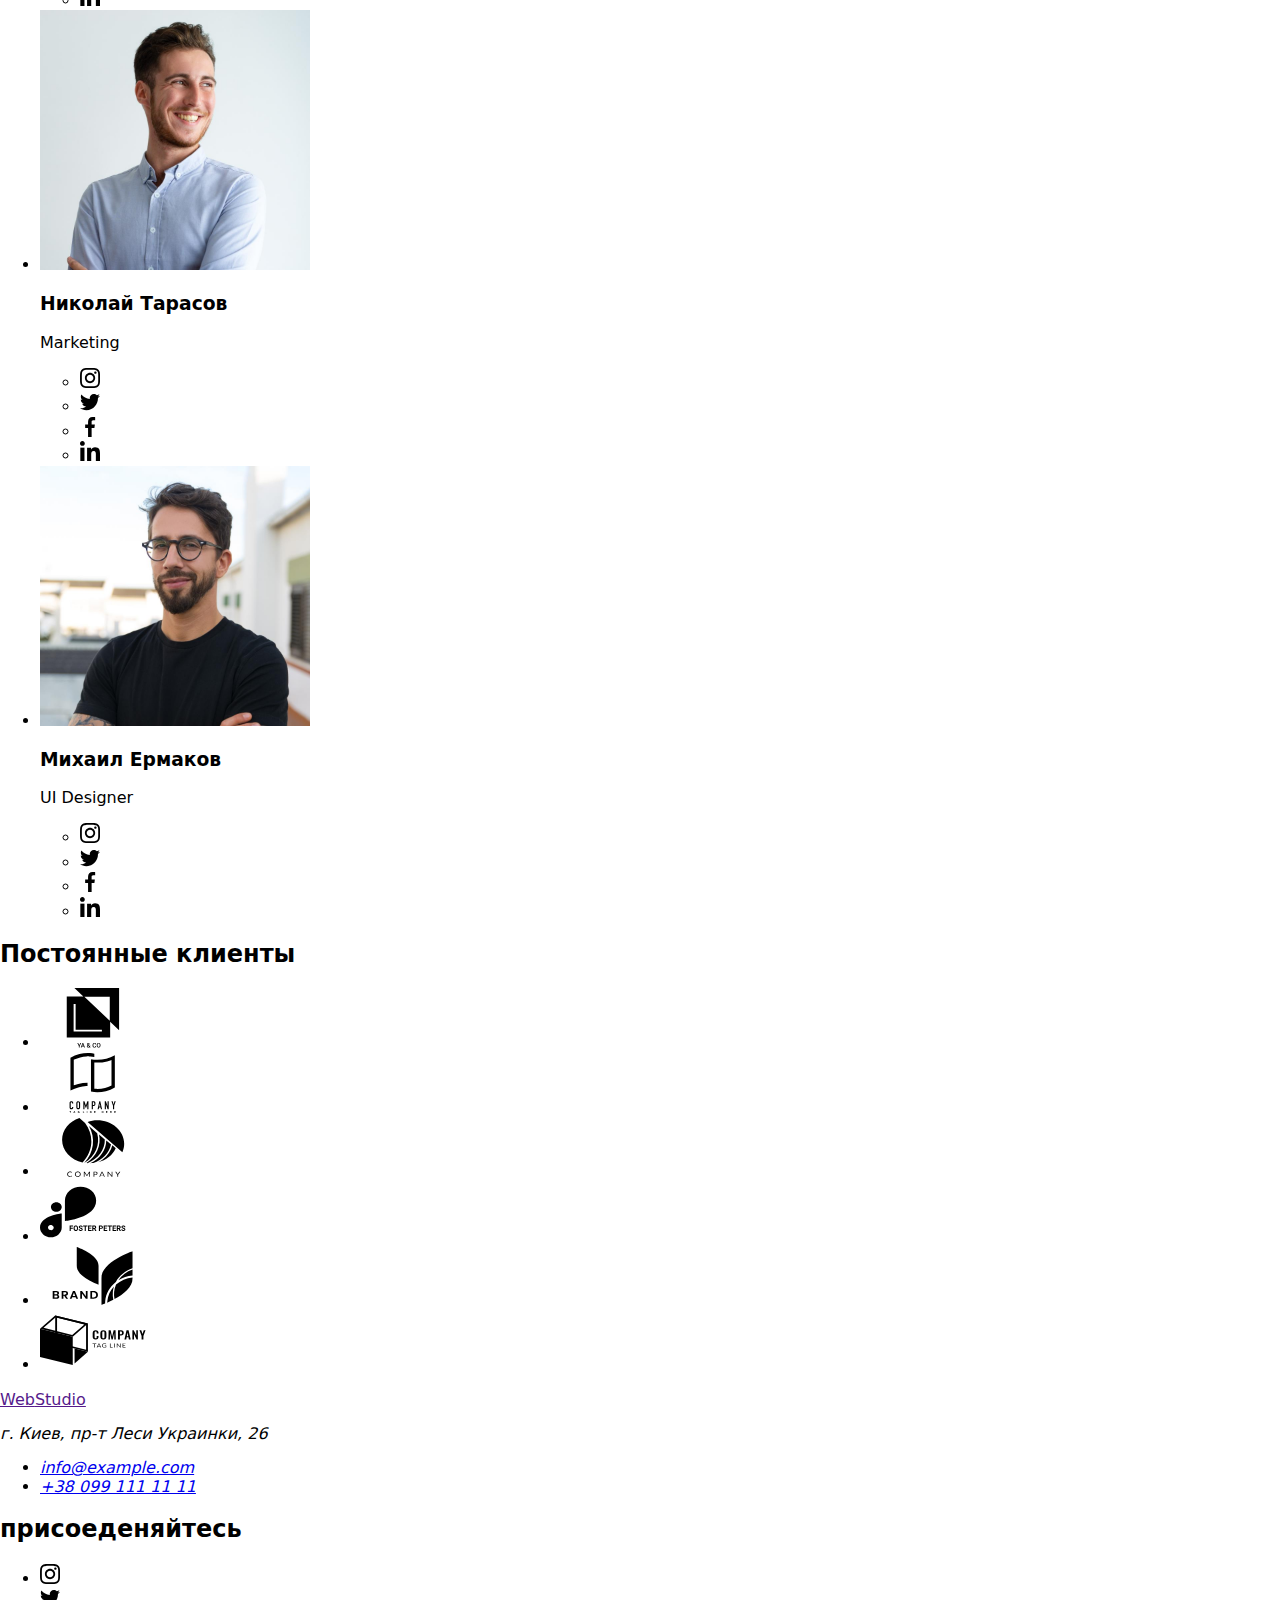
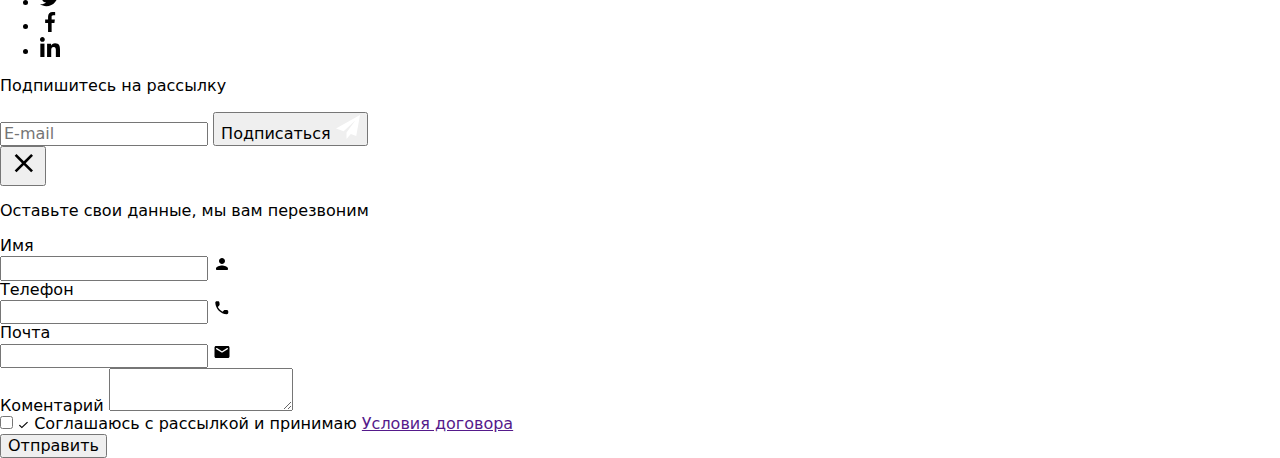
==== commit 3b0ed590: "End-HW-7" ====
--- a/index.html
+++ b/index.html
@@ -12,7 +12,6 @@
     <link href="https://fonts.googleapis.com/css2?family=Raleway:wght@700&family=Roboto:wght@400;500;700;900&display=swap"
     rel="stylesheet">
     <link rel="stylesheet" href="https://cdnjs.cloudflare.com/ajax/libs/modern-normalize/1.1.0/modern-normalize.min.css"> 
-    <link rel="stylesheet" href="./css/styles.css">
     <link rel="stylesheet" href="./css/main.css">
 </head>
 <body>
@@ -56,432 +55,428 @@
     </section>
 
 <!--Особенности-->
-    <section class="specifics" >
-    <div class="container">
-        <h2 class="is-hidden">Заголовок</h2>
-        <ul class="specifics__list">
-            <li class="specifics__element">
-                <div class="specifics__icon">
-                    <svg width="70" height="70">
-                        <use href="./images/icons.svg#icon-antena"></use>
-                    </svg>
-                </div>
-                <h3 class="title-text--color">Внимание к деталям</h3>
-                <p>Идейные соображения, а также начало повседневной работы по формированию позиции.</p>
-            </li>
-            <li class="specifics__element">
-                <div class="specifics__icon">
-                    <svg width="70" height="70">
-                        <use href="./images/icons.svg#icon-clock"></use>
-                    </svg>
-                    </div>
-                    <h3 class="title-text--color">Пунктуальность</h3>
-                    <p>Задача организации, в особенности же рамки и место обучения кадров влечет за собой.</p>
+<section class="specifics" >
+<div class="container">
+    <h2 class="is-hidden">Заголовок</h2>
+    <ul class="specifics__list">
+        <li class="specifics__element">
+            <div class="specifics__icon">
+            <svg width="70" height="70">
+                <use href="./images/icons.svg#icon-antena"></use>
+            </svg>
+            </div>
+            <h3 class="title-text--color">Внимание к деталям</h3>
+            <p>Идейные соображения, а также начало повседневной работы по формированию позиции.</p>
+        </li>
+        <li class="specifics__element">
+            <div class="specifics__icon">
+            <svg width="70" height="70">
+                <use href="./images/icons.svg#icon-clock"></use>
+            </svg>
+            </div>
+            <h3 class="title-text--color">Пунктуальность</h3>
+            <p>Задача организации, в особенности же рамки и место обучения кадров влечет за собой.</p>
+        </li>
+        <li class="specifics__element">
+            <div class="specifics__icon">
+            <svg width="70" height="70">
+                <use href="./images/icons.svg#icon-Vector"></use>
+            </svg>
+            </div>
+            <h3 class="title-text--color">Планирование</h3>
+            <p>Равным образом консультация с широким активом в значительной степени обуславливает.</p>
+        </li>
+        <li class="specifics__element">
+            <div class="specifics__icon">
+            <svg width="70" height="70">
+                <use href="./images/icons.svg#icon-astronaut"></use>
+            </svg>
+            </div>
+            <h3 class="title-text--color">Современные технологии</h3>
+            <p>Значимость этих проблем настолько очевидна, что реализация плановых заданий.</p>
+        </li>
+    </ul>
+</div>
+</section>
+        
+<!--Чем мы занимаемся-->
+<section class="section-work" >
+<div class="container">
+    <h2 class="title-text--color">Чем мы занимаемся</h2>
+    <ul class="flex-work ">
+        <li class="work-item">
+        <div class="overlay">
+            <div class="overlay-text">Десктопные приложения</div>
+            <img src="./images/box1.jpg" alt="Notebook" width="370">
+        </div>
+        </li>               
+        <li class="work-item">
+            <div class="overlay">
+                <div class="overlay-text">Мобильные приложения</div>
+                <img src="./images/box2.jpg" alt="Phone" width="370">
+            </div>
+        </li>
+        <li class="work-item">
+            <div class="overlay">
+                <div class="overlay-text">Дизайнерские решения</div>
+                <img src="./images/box3.jpg" alt="Tablet" width="370">
+            </div>
+        </li>
+    </ul>
+</div>
+</section>
+        
+<!--Наша команда-->
+<section class="section-developers">
+<div class="container">
+    <h2 class="title-text--color">Наша команда</h2>
+    <ul  class="flex-team">
+        <li class="developers"> 
+            <img src="./images/team/team_img1.jpg" alt="photo team" width="270">
+            <div class="team-pdg">
+                <h3 class="title-text--color">Игорь Демьяненко</h3>
+                <p>Product Designer</p>
+                <ul class="developers-icon">
+                    <li class="developers-item">
+                        <a href="" class="developers-link">
+                            <svg class="developers-link-icon" width="20" height="20">
+                                <use href="./images/icons.svg#icon-instagram"></use> 
+                            </svg>
+                        </a>
+                    </li>
+                    <li class="developers-item">
+                        <a href="" class="developers-link">
+                            <svg class="developers-link-icon" width="20" height="20">
+                                <use href="./images/icons.svg#icon-twitter"></use>
+                            </svg>
+                        </a>
+                    </li>
+                    <li class="developers-item">
+                        <a href="" class="developers-link">
+                            <svg class="developers-link-icon" width="20" height="20">
+                                <use href="./images/icons.svg#icon-facebook"></use>
+                            </svg>
+                        </a>
+                    </li>
+                    <li class="developers-item">
+                        <a href="" class="developers-link">
+                            <svg class="developers-link-icon" width="20" height="20">
+                                <use href="./images/icons.svg#icon-linkedin"></use>
+                            </svg>
+                        </a>
+                    </li>
+                </ul> 
+            </div>
+        </li>
+        <li class="developers">
+            <img src="./images/team/team_img2.jpg" alt="photo team" width="270">
+            <div class="team-pdg">
+                <h3 class="title-text--color">Ольга Репина</h3>
+                <p>Frontend Developer</p>
+                <ul class="developers-icon">
+                    <li class="developers-item">
+                        <a href="" class="developers-link">
+                            <svg class="developers-link-icon" width="20" height="20">
+                                <use href="./images/icons.svg#icon-instagram"></use>
+                            </svg>
+                        </a>
+                    </li>
+                    <li class="developers-item">
+                        <a href="" class="developers-link">
+                            <svg class="developers-link-icon" width="20" height="20">
+                                <use href="./images/icons.svg#icon-twitter"></use>
+                            </svg>
+                        </a>
+                    </li>
+                    <li class="developers-item">
+                        <a href="" class="developers-link">
+                            <svg class="developers-link-icon" width="20" height="20">
+                                <use href="./images/icons.svg#icon-facebook"></use>
+                            </svg>
+                        </a>
+                    </li>
+                    <li class="developers-item">
+                        <a href="" class="developers-link">
+                            <svg class="developers-link-icon" width="20" height="20">
+                                <use href="./images/icons.svg#icon-linkedin"></use>
+                            </svg>
+                        </a>
+                    </li>
+                </ul>
+            </div>
+        </li>
+        <li class="developers">
+            <img src="./images/team/team_img3.jpg" alt="photo team" width="270">
+            <div class="team-pdg">
+                <h3 class="title-text--color">Николай Тарасов</h3>
+                <p>Marketing</p>
+                <ul class="developers-icon">
+                    <li class="developers-item">
+                        <a href="" class="developers-link">
+                            <svg class="developers-link-icon" width="20" height="20">
+                                <use href="./images/icons.svg#icon-instagram"></use>
+                            </svg>
+                        </a>
+                    </li>
+                    <li class="developers-item">
+                        <a href="" class="developers-link">
+                            <svg class="developers-link-icon" width="20" height="20">
+                                <use href="./images/icons.svg#icon-twitter"></use>
+                            </svg>
+                        </a>
+                    </li>
+                    <li class="developers-item">
+                        <a href="" class="developers-link">
+                            <svg class="developers-link-icon" width="20" height="20">
+                                <use href="./images/icons.svg#icon-facebook"></use>
+                            </svg>
+                        </a>
+                    </li>
+                    <li class="developers-item">
+                        <a href="" class="developers-link">
+                            <svg class="developers-link-icon" width="20" height="20">
+                                <use href="./images/icons.svg#icon-linkedin"></use>
+                            </svg>
+                        </a>
+                    </li>
+                </ul>
+            </div>
+        </li>
+        <li class="developers">
+        <img src="./images/team/team_img4.jpg" alt="photo team" width="270">
+        <div class="team-pdg">
+            <h3 class="title-text--color">Михаил Ермаков</h3>
+            <p>UI Designer</p>
+            <ul class="developers-icon">
+                <li class="developers-item">
+                    <a href="" class="developers-link">
+                        <svg class="developers-link-icon" width="20" height="20">
+                            <use href="./images/icons.svg#icon-instagram"></use>
+                        </svg>
+                    </a>
                 </li>
-                <li class="specifics__element">
-                    <div class="specifics__icon">
-                        <svg width="70" height="70">
-                            <use href="./images/icons.svg#icon-Vector"></use>
+                <li class="developers-item">
+                    <a href="" class="developers-link">
+                        <svg class="developers-link-icon" width="20" height="20">
+                            <use href="./images/icons.svg#icon-twitter"></use>
                         </svg>
-                    </div>
-                    <h3 class="title-text--color">Планирование</h3>
-                    <p>Равным образом консультация с широким активом в значительной степени обуславливает.</p>
+                    </a>
                 </li>
-                <li class="specifics__element">
-                    <div class="specifics__icon">
-                        <svg width="70" height="70">
-                            <use href="./images/icons.svg#icon-astronaut"></use>
+                <li class="developers-item">
+                    <a href="" class="developers-link">
+                        <svg class="developers-link-icon" width="20" height="20">
+                            <use href="./images/icons.svg#icon-facebook"></use>
                         </svg>
-                    </div>
-                    <h3 class="title-text--color">Современные технологии</h3>
-                    <p>Значимость этих проблем настолько очевидна, что реализация плановых заданий.</p>
+                    </a>
+                </li>
+                <li class="developers-item">
+                    <a href="" class="developers-link">
+                        <svg class="developers-link-icon" width="20" height="20">
+                            <use href="./images/icons.svg#icon-linkedin"></use>
+                        </svg>
+                    </a>
                 </li>
             </ul>
-            </div>
-        </section>
+        </div>
+        </li>
+    </ul>
+</div>
+</section>
         
-        <!--Чем мы занимаемся-->
-        <section class="section-work" >
-            <div class="container">
-            <h2 class="title-text--color">Чем мы занимаемся</h2>
-            <ul class="flex-work ">
-                <li class="work-item">
-                    <div class="overlay">
-                    <div class="overlay-text">Десктопные приложения</div>
-                    <img src="./images/box1.jpg" alt="Notebook" width="370">
-                    </div>
-            </li>               
-                <li class="work-item">
-                    <div class="overlay">
-                        <div class="overlay-text">Мобильные приложения</div>
-                        <img src="./images/box2.jpg" alt="Phone" width="370">
-                    </div>
-                    
-                </li>
-                <li class="work-item">
-                    <div class="overlay">
-                    <div class="overlay-text">Дизайнерские решения</div>
-                    <img src="./images/box3.jpg" alt="Tablet" width="370">
-                    </div>
-                    
-                </li>
-            </ul>
-            </div>
-        </section>
-        
-        <!--Наша команда-->
-        <section class="section-developers">
-            <div class="container">
-            <h2 class="title-text--color">Наша команда</h2>
-            <ul  class="flex-team">
-                <li class="developers"> 
-                    <img src="./images/team/team_img1.jpg" alt="photo team" width="270">
-                    <div class="team-pdg">
-                    <h3 class="title-text--color">Игорь Демьяненко</h3>
-                    <p>Product Designer</p>
-                    <ul class="developers-icon">
-                        <li class="developers-item">
-                            <a href="" class="developers-link">
-                            <svg class="developers-link-icon" width="20" height="20">
-                                <use href="./images/icons.svg#icon-instagram"></use> 
-                            </svg>
-                            </a>
-                        </li>
-                        <li class="developers-item">
-                            <a href="" class="developers-link">
-                                <svg class="developers-link-icon" width="20" height="20">
-                                <use href="./images/icons.svg#icon-twitter"></use>
-                                </svg>
-                            </a>
-                        </li>
-                        <li class="developers-item">
-                            <a href="" class="developers-link">
-                                <svg class="developers-link-icon" width="20" height="20">
-                                <use href="./images/icons.svg#icon-facebook"></use>
-                                </svg>
-                            </a>
-                        </li>
-                        <li class="developers-item">
-                            <a href="" class="developers-link">
-                                <svg class="developers-link-icon" width="20" height="20">
-                                <use href="./images/icons.svg#icon-linkedin"></use>
-                                </svg>
-                            </a>
-                        </li>
-                    </ul> 
-                    </div>
-                </li>
-                <li class="developers">
-                    <img src="./images/team/team_img2.jpg" alt="photo team" width="270">
-                    <div class="team-pdg">
-                    <h3 class="title-text--color">Ольга Репина</h3>
-                    <p>Frontend Developer</p>
-                    <ul class="developers-icon">
-                        <li class="developers-item">
-                            <a href="" class="developers-link">
-                                <svg class="developers-link-icon" width="20" height="20">
-                                <use href="./images/icons.svg#icon-instagram"></use>
-                                </svg>
-                            </a>
-                        </li>
-                        <li class="developers-item">
-                            <a href="" class="developers-link">
-                                <svg class="developers-link-icon" width="20" height="20">
-                                <use href="./images/icons.svg#icon-twitter"></use>
-                                </svg>
-                            </a>
-                        </li>
-                        <li class="developers-item">
-                            <a href="" class="developers-link">
-                                <svg class="developers-link-icon" width="20" height="20">
-                                <use href="./images/icons.svg#icon-facebook"></use>
-                                </svg>
-                            </a>
-                        </li>
-                        <li class="developers-item">
-                            <a href="" class="developers-link">
-                                <svg class="developers-link-icon" width="20" height="20">
-                                <use href="./images/icons.svg#icon-linkedin"></use>
-                                </svg>
-                            </a>
-                        </li>
-                    </ul>
-                    </div>
-                </li>
-                <li class="developers">
-                    <img src="./images/team/team_img3.jpg" alt="photo team" width="270">
-                    <div class="team-pdg">
-                    <h3 class="title-text--color">Николай Тарасов</h3>
-                    <p>Marketing</p>
-                    <ul class="developers-icon">
-                        <li class="developers-item">
-                            <a href="" class="developers-link">
-                                <svg class="developers-link-icon" width="20" height="20">
-                                <use href="./images/icons.svg#icon-instagram"></use>
-                                </svg>
-                            </a>
-                        </li>
-                        <li class="developers-item">
-                            <a href="" class="developers-link">
-                                <svg class="developers-link-icon" width="20" height="20">
-                                <use href="./images/icons.svg#icon-twitter"></use>
-                                </svg>
-                            </a>
-                        </li>
-                        <li class="developers-item">
-                            <a href="" class="developers-link">
-                                <svg class="developers-link-icon" width="20" height="20">
-                                    <use href="./images/icons.svg#icon-facebook"></use>
-                                </svg>
-                            </a>
-                        </li>
-                        <li class="developers-item">
-                            <a href="" class="developers-link">
-                                <svg class="developers-link-icon" width="20" height="20">
-                                <use href="./images/icons.svg#icon-linkedin"></use>
-                                </svg>
-                            </a>
-                        </li>
-                    </ul>
-                    </div>
-                </li>
-                <li class="developers">
-                    <img src="./images/team/team_img4.jpg" alt="photo team" width="270">
-                    <div class="team-pdg">
-                    <h3 class="title-text--color">Михаил Ермаков</h3>
-                    <p>UI Designer</p>
-                    <ul class="developers-icon">
-                        <li class="developers-item">
-                            <a href="" class="developers-link">
-                                <svg class="developers-link-icon" width="20" height="20">
-                                <use href="./images/icons.svg#icon-instagram"></use>
-                                </svg>
-                            </a>
-                        </li>
-                        <li class="developers-item">
-                            <a href="" class="developers-link">
-                                <svg class="developers-link-icon" width="20" height="20">
-                                <use href="./images/icons.svg#icon-twitter"></use>
-                                </svg>
-                            </a>
-                        </li>
-                        <li class="developers-item">
-                            <a href="" class="developers-link">
-                                <svg class="developers-link-icon" width="20" height="20">
-                                <use href="./images/icons.svg#icon-facebook"></use>
-                                </svg>
-                            </a>
-                        </li>
-                        <li class="developers-item">
-                            <a href="" class="developers-link">
-                                <svg class="developers-link-icon" width="20" height="20">
-                                <use href="./images/icons.svg#icon-linkedin"></use>
-                                </svg>
-                            </a>
-                        </li>
-                    </ul>
-                    </div>
-                </li>
-            </ul>
-            </div>
-        </section>
-        
-        <!-- Постоянные клиенты -->
-        <section class="client">
-            <div class="container">
-                <h2 class="title-text--color">Постоянные клиенты</h2>
-                <ul class="client-list">
-                    <li class="client-link">
-                        <a class="client-href" href="">
-                        <svg class="client-icon" width="106" height="60">
-                            <use href="./images/icons.svg#icon-group-1"></use>
-                        </svg>
-                        </a>
-                    </li>
-                    <li class="client-link">
-                        <a class="client-href" href="">
-                        <svg class="client-icon" width="106" height="60">
-                            <use href="./images/icons.svg#icon-group-2"></use>
-                        </svg>
-                        </a>
-                    </li>
-                    <li class="client-link">
-                        <a class="client-href" href="">
-                        <svg class="client-icon" width="106" height="60">
-                            <use href="./images/icons.svg#icon-group-3"></use>
-                        </svg>
-                        </a>
-                    </li>
-                    <li class="client-link">
-                        <a class="client-href" href="">
-                        <svg class="client-icon" width="106" height="60">
-                            <use href="./images/icons.svg#icon-group-4"></use>
-                        </svg>
-                        </a>
-                    </li>
-                    <li class="client-link">
-                        <a class="client-href" href="">
-                        <svg class="client-icon" width="106" height="60">
-                            <use href="./images/icons.svg#icon-group-5"></use>
-                        </svg>
-                        </a>
-                    </li>
-                    <li class="client-link">
-                        <a class="client-href" href="">
-                        <svg class="client-icon" width="106" height="60">
-                            <use href="./images/icons.svg#icon-group-6"></use>
-                        </svg>
-                        </a>
-                    </li>
-                </ul>
-            </div>
-        </section>
-    </main>
-
-    <!--Подвал-->
-    <footer class="footer">
-        <div class="container footer-icon">
-            <div class="footer-icon-adres">
-            <a href="" class="logo-footer"><span class="footer__web-logo">Web</span><span class="studio-footer">Studio</span> </a>
-            <address class="footer-adres">
-                <p class="footer-paragraph">г. Киев, пр-т Леси Украинки, 26</p> 
-                <ul class="footer-contacts">
+<!-- Постоянные клиенты -->
+<section class="client">
+<div class="container">
+    <h2 class="title-text--color">Постоянные клиенты</h2>
+    <ul class="client-list">
+        <li class="client-link">
+            <a class="client-href" href="">
+                <svg class="client-icon" width="106" height="60">
+                    <use href="./images/icons.svg#icon-group-1"></use>
+                </svg>
+            </a>
+        </li>
+        <li class="client-link">
+            <a class="client-href" href="">
+                <svg class="client-icon" width="106" height="60">
+                    <use href="./images/icons.svg#icon-group-2"></use>
+                </svg>
+            </a>
+        </li>
+        <li class="client-link">
+            <a class="client-href" href="">
+                <svg class="client-icon" width="106" height="60">
+                    <use href="./images/icons.svg#icon-group-3"></use>
+                </svg>
+            </a>
+        </li>
+        <li class="client-link">
+            <a class="client-href" href="">
+                <svg class="client-icon" width="106" height="60">
+                    <use href="./images/icons.svg#icon-group-4"></use>
+                </svg>
+            </a>
+        </li>
+        <li class="client-link">
+            <a class="client-href" href="">
+                <svg class="client-icon" width="106" height="60">
+                    <use href="./images/icons.svg#icon-group-5"></use>
+                </svg>
+            </a>
+        </li>
+        <li class="client-link">
+            <a class="client-href" href="">
+                <svg class="client-icon" width="106" height="60">
+                    <use href="./images/icons.svg#icon-group-6"></use>
+                </svg>
+            </a>
+        </li>
+    </ul>
+</div>
+</section>
+</main>
+
+<!--Подвал-->
+<footer class="footer">
+<div class="container footer-icon">
+    <div class="footer-icon-adres">
+        <a href="" class="logo-footer"><span class="footer__web-logo">Web</span><span class="studio-footer">Studio</span> </a>
+        <address class="footer-adres">
+            <p class="footer-paragraph">г. Киев, пр-т Леси Украинки, 26</p> 
+            <ul class="footer-contacts">
                 <li><a class="footer-href" href="info@example.com">info@example.com</a> </li>
                 <li><a class="footer-href" href="+38-099-111-11-11">+38 099 111 11 11</a> </li>
-                </ul>                   
-            </address>
-            </div>
+            </ul>                   
+        </address>
+    </div>
             
-            <div class="footer-icon-party">
-                <h2>присоеденяйтесь</h2>
-                <ul class="developers-icon">
-                    <li class="party-icon">
-                        <a class="icon-footer" href="">
-                            <svg width="20" height="20">
-                            <use href="./images/icons.svg#icon-instagram"></use>
-                            </svg>
-                        </a>
-                    </li>
-                    <li class="party-icon">
-                        <a class="icon-footer" href="">
-                            <svg width="20" height="20">
-                            <use href="./images/icons.svg#icon-twitter"></use>
-                            </svg>
-                        </a>
-                    </li>
-                    <li class="party-icon">
-                        <a class="icon-footer" href="">
-                            <svg width="20" height="20"> 
-                            <use href="./images/icons.svg#icon-facebook"></use>
-                            </svg>
-                        </a>
-                    </li>
-                    <li class="party-icon">
-                        <a class="icon-footer" href="">
-                            <svg width="20" height="20">
-                            <use href="./images/icons.svg#icon-linkedin"></use>
-                            </svg>
-                        </a>
-                    </li>
-                </ul>
-            </div>
-            <div class="form-footer">
-                <p>Подпишитесь на рассылку</p>
-                <form>
-                    <div class="btn-icon">
-                    <input 
-                    type="text" 
-                    name="subscribe" 
-                    placeholder="E-mail"
-                    class="form-footer-mail"
-                    >
-                    
-                    <button type="submit" class="form-footer-btn">Подписаться
-                        <svg class="form-footer-icon" width="24" height="24">
-                            <use href="./images/icons.svg#icon-icon-send"></use>
-                        </svg>
-                    </button>
-                    </div>
-                </form>
-            </div>
+    <div class="footer-icon-party">
+        <h2>присоеденяйтесь</h2>
+        <ul class="developers-icon">
+            <li class="party-icon">
+                <a class="icon-footer" href="">
+                    <svg width="20" height="20">
+                        <use href="./images/icons.svg#icon-instagram"></use>
+                    </svg>
+                </a>
+            </li>
+            <li class="party-icon">
+                <a class="icon-footer" href="">
+                    <svg width="20" height="20">
+                        <use href="./images/icons.svg#icon-twitter"></use>
+                    </svg>
+                </a>
+            </li>
+            <li class="party-icon">
+                <a class="icon-footer" href="">
+                    <svg width="20" height="20"> 
+                        <use href="./images/icons.svg#icon-facebook"></use>
+                    </svg>
+                </a>
+            </li>
+            <li class="party-icon">
+                <a class="icon-footer" href="">
+                    <svg width="20" height="20">
+                        <use href="./images/icons.svg#icon-linkedin"></use>
+                    </svg>
+                </a>
+            </li>
+        </ul>
+    </div>
+    <div class="form-footer">
+        <p>Подпишитесь на рассылку</p>
+        <form>
+        <div class="btn-icon">
+            <input 
+            type="text" 
+            name="subscribe" 
+            placeholder="E-mail"
+            class="form-footer-mail"
+            >
+            <button type="submit" class="form-footer-btn">Подписаться
+                <svg class="form-footer-icon" width="24" height="24">
+                    <use href="./images/icons.svg#icon-icon-send"></use>
+                </svg>
+            </button>
         </div>
-    </footer>
-
-            <!-- Модальне-окно -->
-    <div class="backdrop is-hidden" data-modal>
-        <div class="modal">
-            <button type="button" class="modal-close-btn" data-modal-close>
-                <svg width="30" height="30">
-                    <use href="./images/icons.svg#icon-close"></use>
-                </svg>
-            </button>
-            <p class="">Оставьте свои данные, мы вам перезвоним</p>
-            <form>
-                <div class="modal-field">
+        </form>
+    </div>
+</div>
+</footer>
+
+<!-- Модальне-окно -->
+<div class="backdrop is-hidden" data-modal>
+    <div class="modal">
+        <button type="button" class="modal-close-btn" data-modal-close>
+            <svg width="30" height="30">
+                <use href="./images/icons.svg#icon-close"></use>
+            </svg>
+        </button>
+        <p class="">Оставьте свои данные, мы вам перезвоним</p>
+        <form>
+            <div class="modal-field">
                 <label for="username" class="modal-label">Имя</label>
                 <div class="modal-imput-wrap">
-                <input 
+                    <input 
                     type="text" 
                     name="username" 
                     class="modal-input"
-                >
-                <svg class="input-icon" width="18" height="18">
-                    <use href="./images/icons.svg#icon-person-black"></use>
-                </svg>
+                    >
+                    <svg class="input-icon" width="18" height="18">
+                        <use href="./images/icons.svg#icon-person-black"></use>
+                    </svg>
                 </div>
                 <label for="userphone" class="modal-label">Телефон</label>
                 <div class="modal-imput-wrap">
-                <input 
+                    <input 
                     type="text" 
                     name="userphone" 
                     class="modal-input"
-                >
-                <svg class="input-icon" width="18" height="18">
-                    <use href="./images/icons.svg#icon-phone-black"></use>
-                </svg>
+                    >
+                    <svg class="input-icon" width="18" height="18">
+                        <use href="./images/icons.svg#icon-phone-black"></use>
+                    </svg>
                 </div>
                 <label for="usermail" class="modal-label">Почта</label>
                 <div class="modal-imput-wrap">
-                <input 
+                    <input 
                     type="text" 
                     name="usermail" 
                     class="modal-input"
-                >
-                <svg class="input-icon" width="18" height="18">
-                    <use href="./images/icons.svg#icon-email-black"></use>
-                </svg>
+                    >
+                    <svg class="input-icon" width="18" height="18">
+                        <use href="./images/icons.svg#icon-email-black"></use>
+                    </svg>
                 </div>
                 <label for="user-comit" class="modal-label">Коментарий</label>
-                <textarea 
+                    <textarea 
                     name="user-comit" 
                     id="user-comit" 
                     placeholder="Введите текст"
                     class="comit-text">
-                </textarea>
-                </div>
-                <div class="checkbox">
-                    <input 
-                    type="checkbox"
-                    class="checkbox visually-hidden" 
-                    id="checkbox"
-                    name="policy" 
-                    value="policy"
-                    >
-                    <label for="checkbox" class="checkbox-text">
-                        <span class="checkbox-span">
-                            <svg class="check-icon" width="11" height="8">
-                                <use href="./images/icons.svg#icon-Vector-mpdal"></use>
-                            </svg>
-                        </span>Соглашаюсь с рассылкой и принимаю 
+                    </textarea>
+            </div>
+            <div class="checkbox">
+                <input 
+                type="checkbox"
+                class="checkbox visually-hidden" 
+                id="checkbox"
+                name="policy" 
+                value="policy"
+                >
+                <label for="checkbox" class="checkbox-text">
+                    <span class="checkbox-span">
+                        <svg class="check-icon" width="11" height="8">
+                            <use href="./images/icons.svg#icon-Vector-mpdal"></use>
+                        </svg>
+                    </span>Соглашаюсь с рассылкой и принимаю 
                     <a href="">Условия договора</a>
-                    </label>
-                    </div>
-                    <button type="submit" class="modal-btn">Отправить</button>
-                    
-            </form>
-        </div>
+                </label>
+            </div>
+            <button type="submit" class="modal-btn">Отправить</button>
+        </form>
     </div>
-    <script src="./js/modal.js"></script>
+</div>
+<script src="./js/modal.js"></script>
 </body>
 </html>
 
